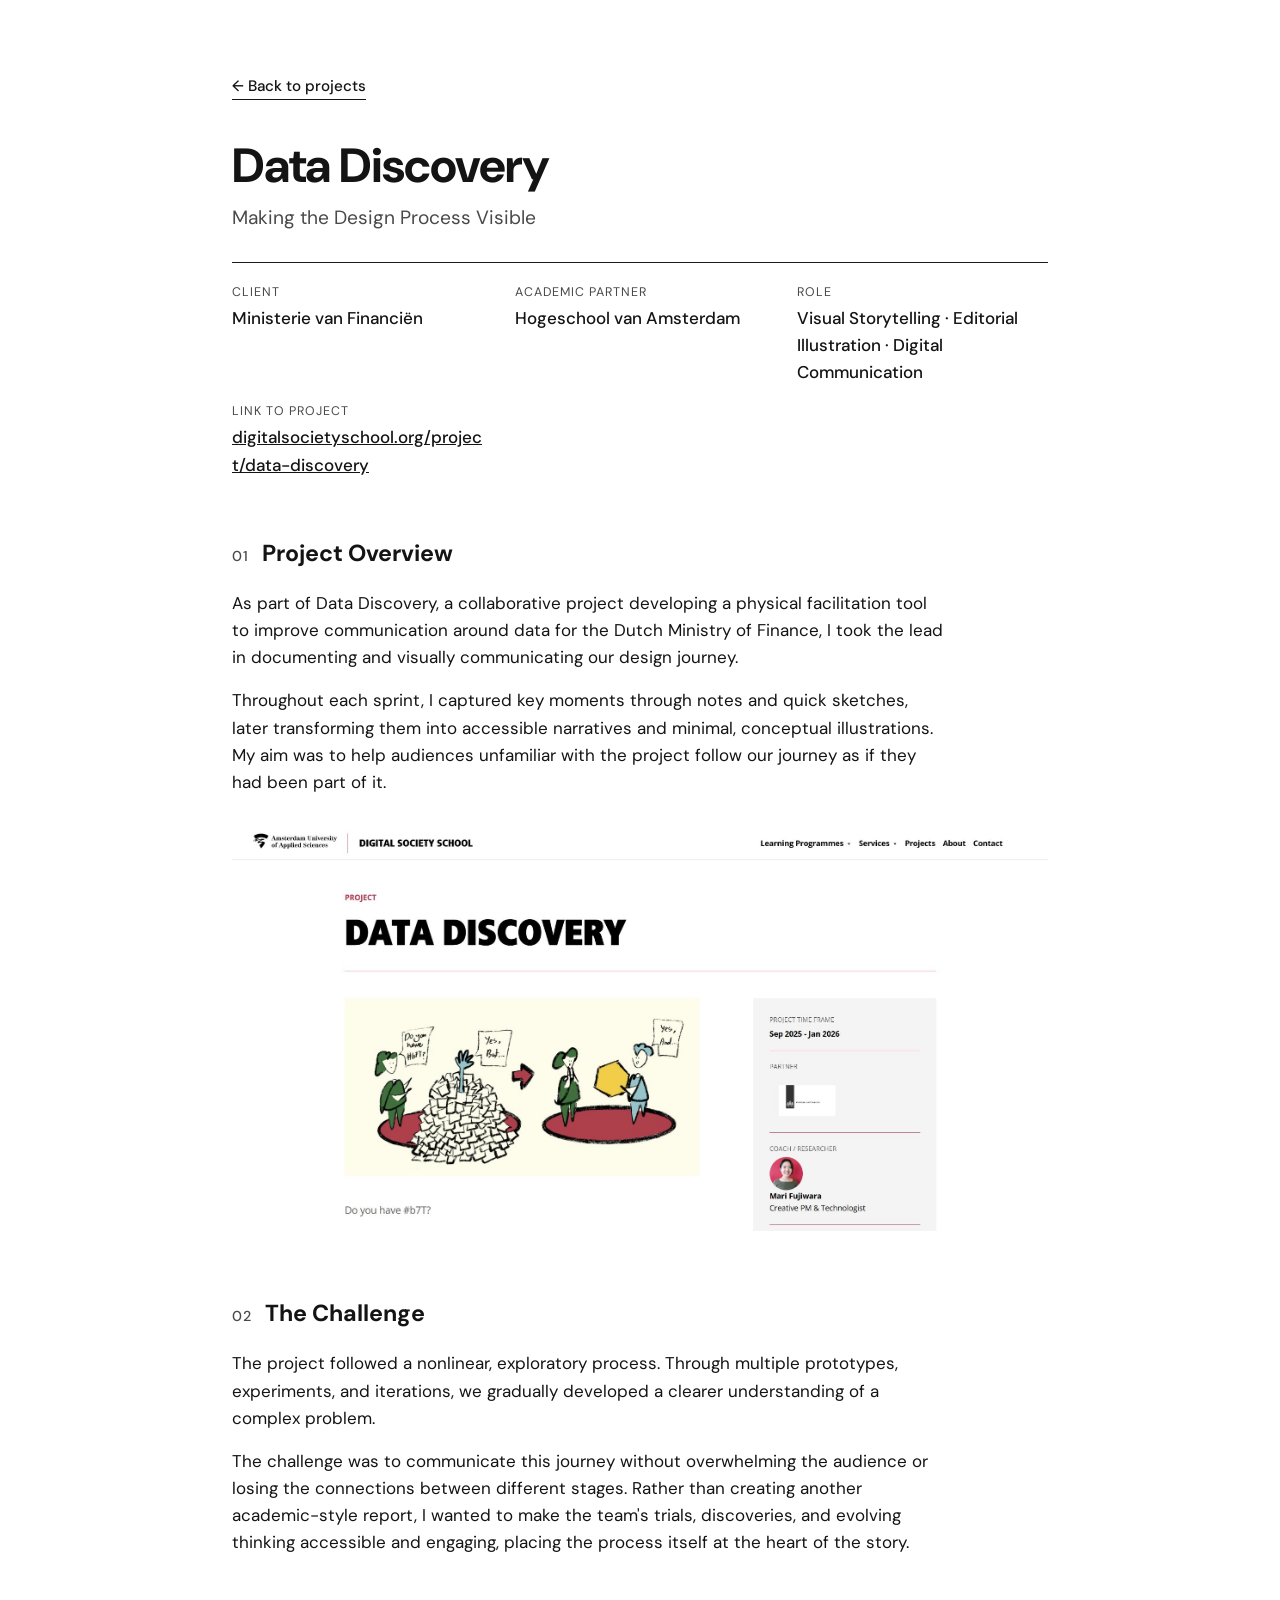
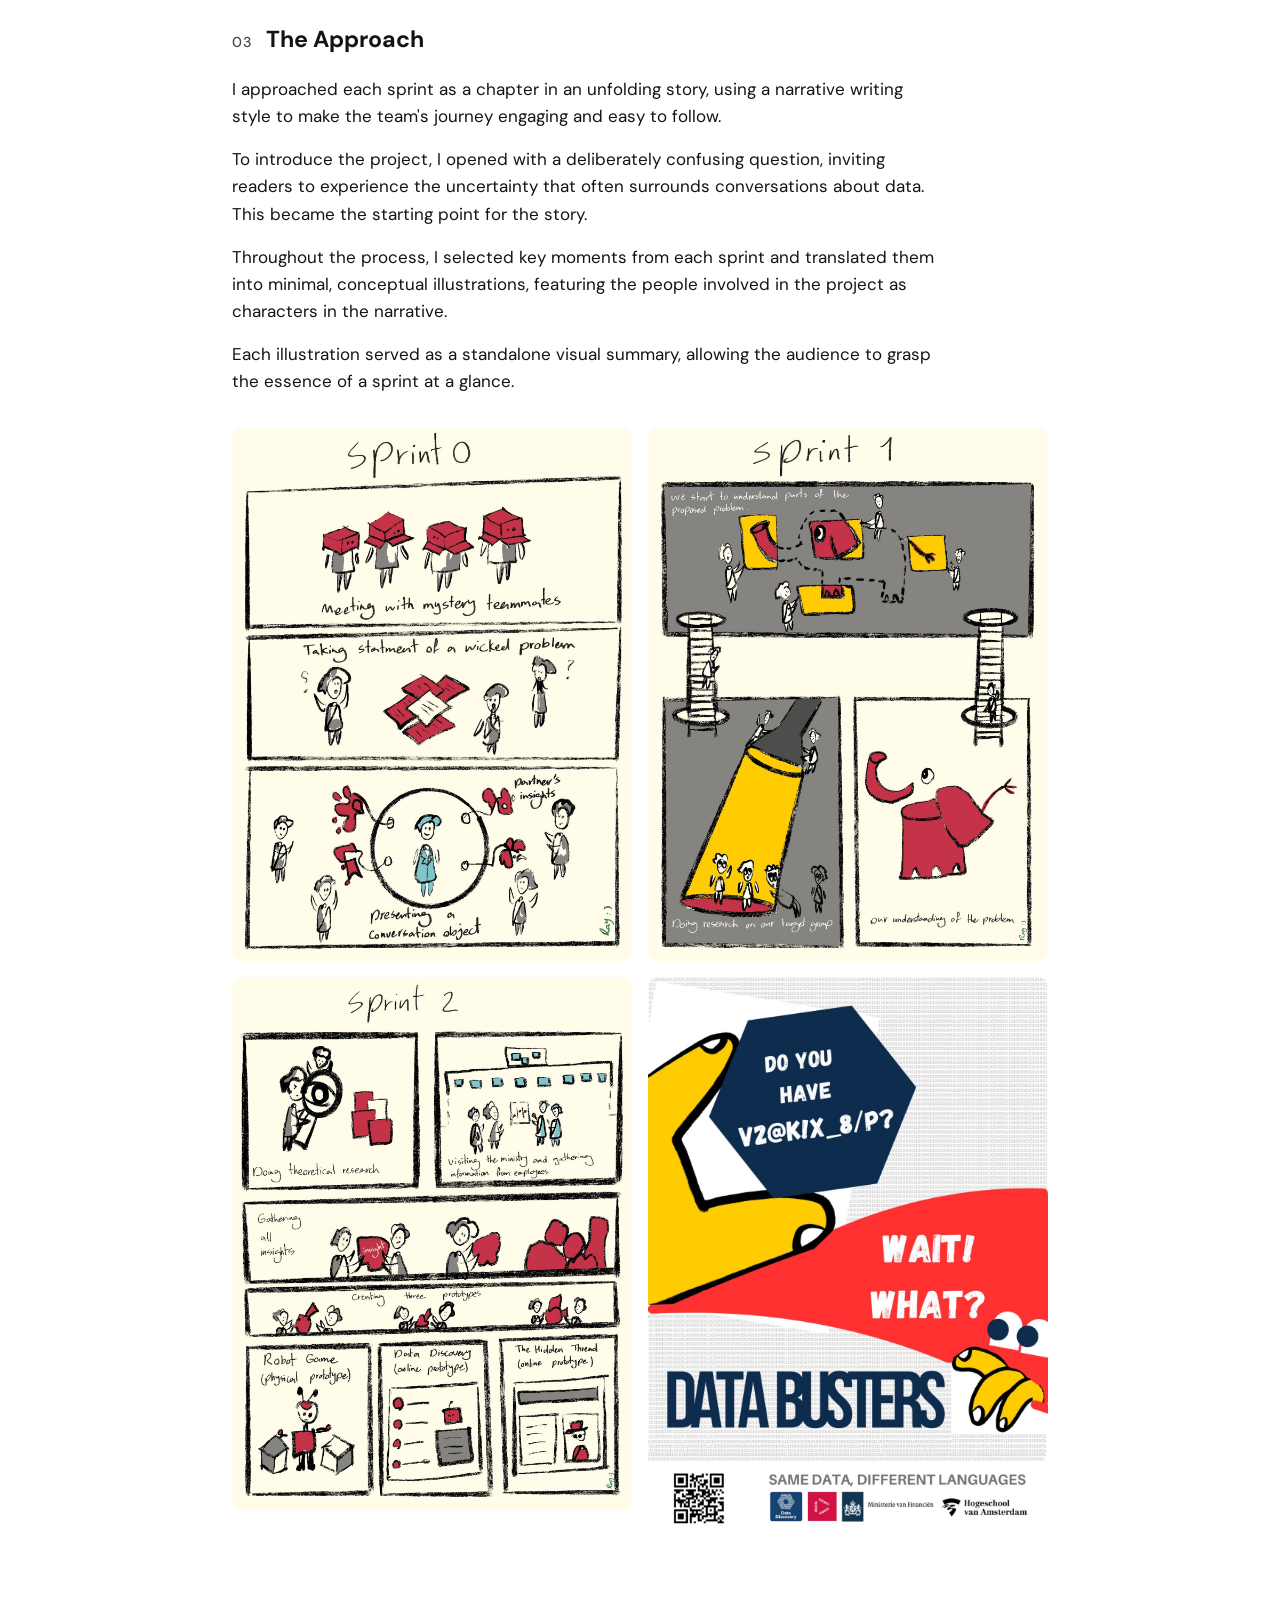
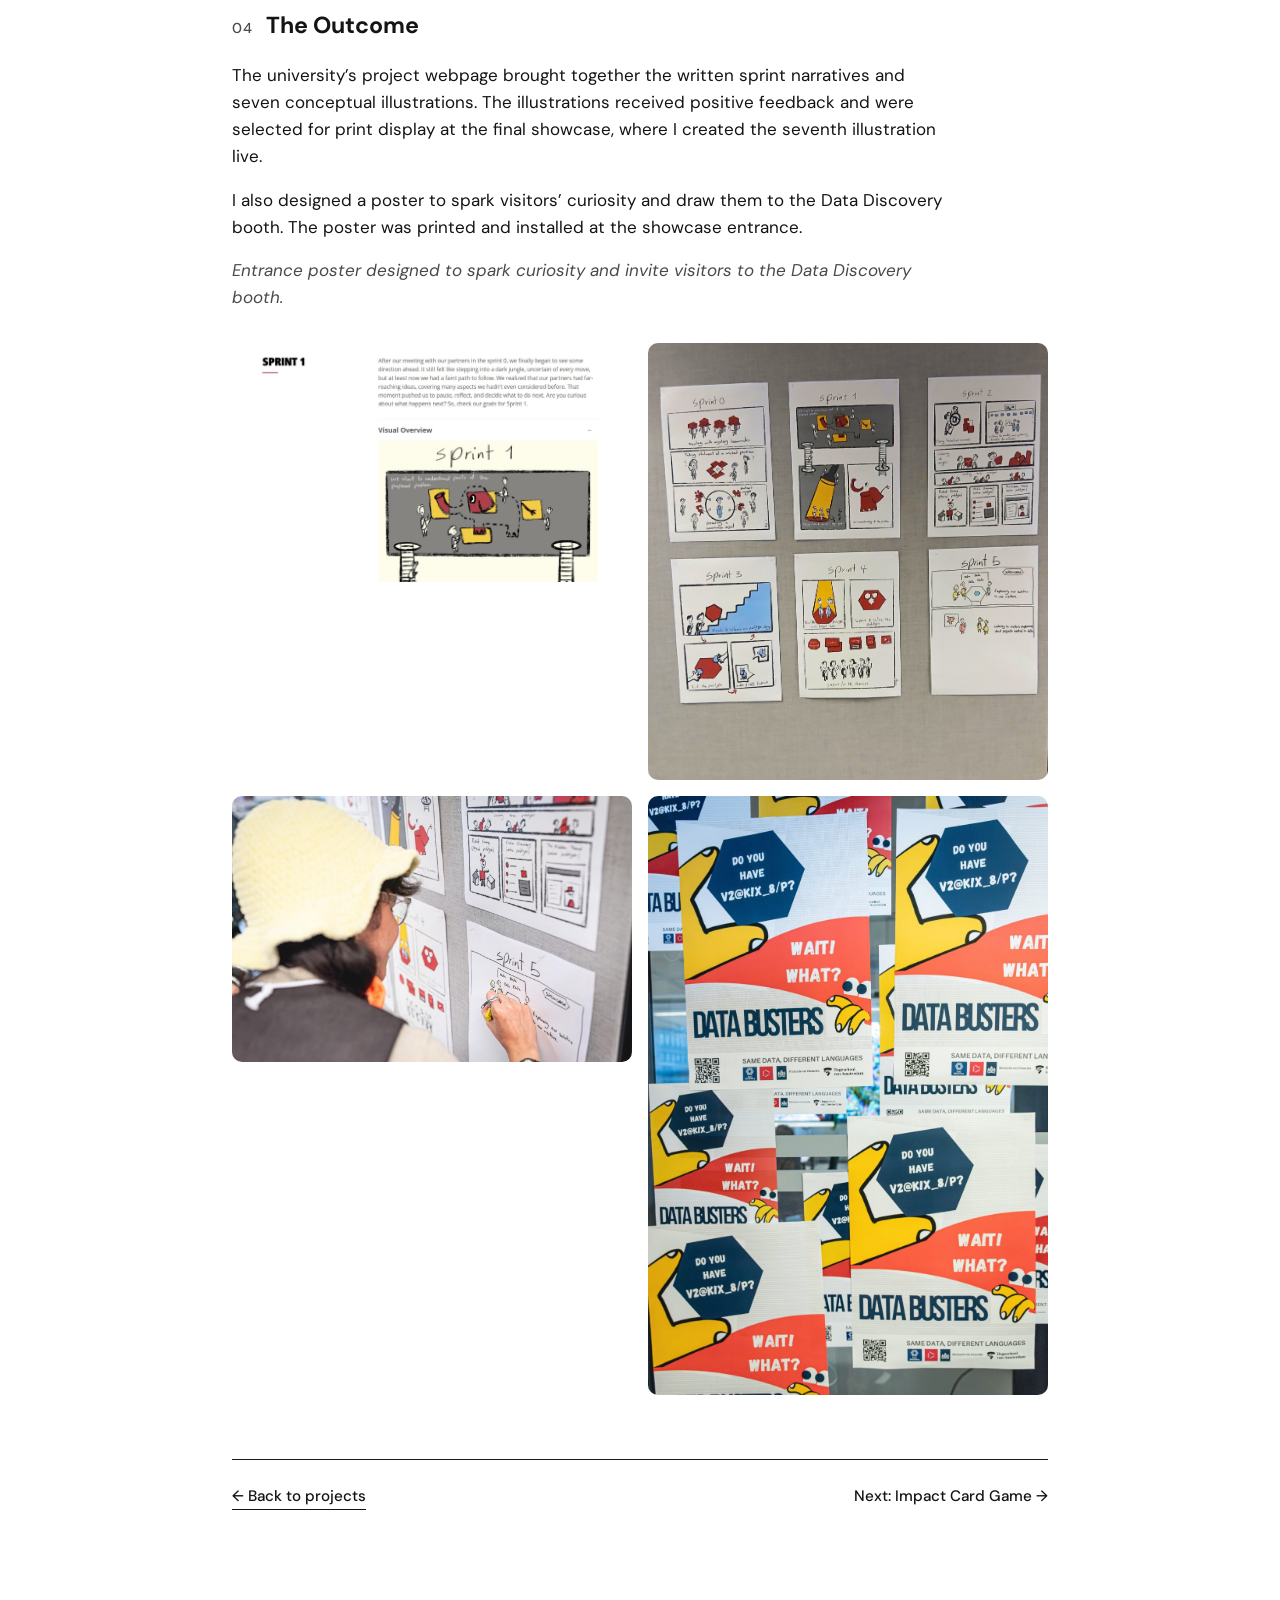
==== projects/data-discovery/index.html @ 7acfd7f0 "Add files via upload" ====
<!DOCTYPE html>
<html lang="en">
<head>
<meta charset="utf-8">
<meta name="viewport" content="width=device-width, initial-scale=1">
<title>Data Discovery — Reyhaneh (Ray)</title>
<meta name="description" content="Making the Design Process Visible">
<link rel="preconnect" href="https://fonts.googleapis.com"><link rel="preconnect" href="https://fonts.gstatic.com" crossorigin><link href="https://fonts.googleapis.com/css2?family=DM+Sans:opsz,wght@9..40,400;9..40,500;9..40,700&display=swap" rel="stylesheet">
<link rel="stylesheet" href="../../assets/css/style.css">
</head>
<body class="case">
<main class="wrap wrap--case">
  <a class="back" href="../../index.html">← Back to projects</a>
  <header class="cs-header">
    <h1>Data Discovery</h1>
    <p class="cs-subtitle">Making the Design Process Visible</p>
    <dl class="cs-meta"><div><dt>Client</dt><dd>Ministerie van Financiën</dd></div><div><dt>Academic Partner</dt><dd>Hogeschool van Amsterdam</dd></div><div><dt>Role</dt><dd>Visual Storytelling · Editorial Illustration · Digital Communication</dd></div><div><dt>Link to project</dt><dd><a href="https://digitalsocietyschool.org/project/data-discovery/" target="_blank" rel="noopener">digitalsocietyschool.org/project/data-discovery</a></dd></div></dl>
  </header>
  <section class="cs-section" id="overview">
    <h2><span class="num">01</span> Project Overview</h2>
    <p>As part of Data Discovery, a collaborative project developing a physical facilitation tool to improve communication around data for the Dutch Ministry of Finance, I took the lead in documenting and visually communicating our design journey.</p>
    <p>Throughout each sprint, I captured key moments through notes and quick sketches, later transforming them into accessible narratives and minimal, conceptual illustrations. My aim was to help audiences unfamiliar with the project follow our journey as if they had been part of it.</p>
    <div class="gallery gallery--hero"><figure class="shot"><button type="button" class="shot-btn" data-index="0" aria-label="Enlarge image: Selection of sprint illustrations"><img src="../../assets/img/data-discovery/hero.jpg" alt="Selection of sprint illustrations" loading="lazy" decoding="async"></button></figure></div>
  </section>
  <section class="cs-section" id="challenge">
    <h2><span class="num">02</span> The Challenge</h2>
    <p>The project followed a nonlinear, exploratory process. Through multiple prototypes, experiments, and iterations, we gradually developed a clearer understanding of a complex problem.</p>
    <p>The challenge was to communicate this journey without overwhelming the audience or losing the connections between different stages. Rather than creating another academic-style report, I wanted to make the team's trials, discoveries, and evolving thinking accessible and engaging, placing the process itself at the heart of the story.</p>
  </section>
  <section class="cs-section" id="approach">
    <h2><span class="num">03</span> The Approach</h2>
    <p>I approached each sprint as a chapter in an unfolding story, using a narrative writing style to make the team's journey engaging and easy to follow.</p>
    <p>To introduce the project, I opened with a deliberately confusing question, inviting readers to experience the uncertainty that often surrounds conversations about data. This became the starting point for the story.</p>
    <p>Throughout the process, I selected key moments from each sprint and translated them into minimal, conceptual illustrations, featuring the people involved in the project as characters in the narrative.</p>
    <p>Each illustration served as a standalone visual summary, allowing the audience to grasp the essence of a sprint at a glance.</p>
    <div class="gallery-group"><div class="gallery"><figure class="shot"><button type="button" class="shot-btn" data-index="1" aria-label="Enlarge image: Data Discovery, image 1"><img src="../../assets/img/data-discovery/1.jpg" alt="Data Discovery, image 1" loading="lazy" decoding="async"></button></figure><figure class="shot"><button type="button" class="shot-btn" data-index="2" aria-label="Enlarge image: Data Discovery, image 2"><img src="../../assets/img/data-discovery/2.jpg" alt="Data Discovery, image 2" loading="lazy" decoding="async"></button></figure><figure class="shot"><button type="button" class="shot-btn" data-index="3" aria-label="Enlarge image: Data Discovery, image 3"><img src="../../assets/img/data-discovery/3.jpg" alt="Data Discovery, image 3" loading="lazy" decoding="async"></button></figure><figure class="shot"><button type="button" class="shot-btn" data-index="4" aria-label="Enlarge image: Data Discovery, image 4"><img src="../../assets/img/data-discovery/4.jpg" alt="Data Discovery, image 4" loading="lazy" decoding="async"></button></figure></div></div>
  </section>
  <section class="cs-section" id="outcome">
    <h2><span class="num">04</span> The Outcome</h2>
    <p>The university’s project webpage brought together the written sprint narratives and seven conceptual illustrations. The illustrations received positive feedback and were selected for print display at the final showcase, where I created the seventh illustration live.</p>
    <p>I also designed a poster to spark visitors’ curiosity and draw them to the Data Discovery booth. The poster was printed and installed at the showcase entrance.</p>
    <p class="note">Entrance poster designed to spark curiosity and invite visitors to the Data Discovery booth.</p>
    <div class="gallery-group"><div class="gallery"><figure class="shot"><button type="button" class="shot-btn" data-index="5" aria-label="Enlarge image: Data Discovery, image 5"><img src="../../assets/img/data-discovery/5.jpg" alt="Data Discovery, image 5" loading="lazy" decoding="async"></button></figure><figure class="shot"><button type="button" class="shot-btn" data-index="6" aria-label="Enlarge image: Data Discovery, image 6"><img src="../../assets/img/data-discovery/6.jpg" alt="Data Discovery, image 6" loading="lazy" decoding="async"></button></figure><figure class="shot"><button type="button" class="shot-btn" data-index="7" aria-label="Enlarge image: Data Discovery, image 7"><img src="../../assets/img/data-discovery/7.jpg" alt="Data Discovery, image 7" loading="lazy" decoding="async"></button></figure><figure class="shot"><button type="button" class="shot-btn" data-index="8" aria-label="Enlarge image: Data Discovery, image 8"><img src="../../assets/img/data-discovery/8.jpg" alt="Data Discovery, image 8" loading="lazy" decoding="async"></button></figure></div></div>
  </section>
  <nav class="cs-footer" aria-label="Project navigation">
    <a class="back" href="../../index.html">← Back to projects</a>
    <a class="next" href="../impact-card-game/index.html">Next: Impact Card Game →</a>
  </nav>
</main>

<dialog class="lightbox" aria-label="Enlarged image">
  <img class="lightbox-img" alt="">
  <button type="button" class="lb-btn lb-close" aria-label="Close enlarged image">×</button>
  <button type="button" class="lb-btn lb-prev" aria-label="Previous image">‹</button>
  <button type="button" class="lb-btn lb-next" aria-label="Next image">›</button>
  <p class="lb-count" aria-live="polite"></p>
</dialog>
<script src="../../assets/js/lightbox.js" defer></script>
</body>
</html>
---- assets/css/style.css ----
/* Reyhaneh (Ray) — portfolio */
:root {
  --ink: #141414;
  --ink-soft: #4a4a4a;
  --line: #1a1a1a;
  --paper: #ffffff;
  --muted-bg: #f4f2ee;
  --accent: #8fa6d8;          /* soft blue from the reference */
  --radius: 14px;
  --wrap: 1040px;
  --font: "DM Sans", system-ui, -apple-system, "Segoe UI", Roboto, sans-serif;
}

*, *::before, *::after { box-sizing: border-box; }
html { -webkit-text-size-adjust: 100%; }
body {
  margin: 0;
  background: var(--paper);
  color: var(--ink);
  font-family: var(--font);
  font-size: 17px;
  line-height: 1.6;
  -webkit-font-smoothing: antialiased;
}
img { max-width: 100%; display: block; }
a { color: inherit; }
:focus-visible { outline: 2px solid var(--ink); outline-offset: 3px; }

.wrap { max-width: var(--wrap); margin: 0 auto; padding: 72px 32px 96px; }

/* ---------- Homepage ---------- */
.intro {
  display: grid;
  grid-template-columns: minmax(0, 1fr) auto;
  gap: 48px;
  align-items: start;
}
.intro h1 { font-size: 1.6rem; font-weight: 700; margin: 0 0 14px; letter-spacing: -0.01em; }
.intro p { margin: 0 0 6px; color: var(--ink-soft); max-width: 36em; }
.intro-photo {
  width: 220px; height: 220px;
  border-radius: 50%;
  object-fit: cover;
  background: var(--accent);
}

.projects { margin-top: 72px; }
.projects h2 { font-size: 1.35rem; font-weight: 700; margin: 0 0 28px; }

.project-grid {
  list-style: none; margin: 0; padding: 0;
  display: grid;
  grid-template-columns: repeat(2, minmax(0, 1fr));
  gap: 40px 64px;
}
.project-link { display: block; text-decoration: none; }
.project-media {
  position: relative; display: block;
  aspect-ratio: 3 / 2;
  border: 1px solid var(--line);
  border-radius: var(--radius);
  overflow: hidden;
  background: var(--muted-bg);
}
.project-media img { width: 100%; height: 100%; object-fit: cover; transition: transform .5s ease; }
.project-overlay {
  position: absolute; inset: 0;
  display: flex; align-items: center; justify-content: center;
  padding: 16px; text-align: center;
  background: rgba(20, 20, 20, .55);
  color: #fff; font-weight: 700; font-size: 1.3rem; letter-spacing: .01em;
  opacity: 0; transition: opacity .3s ease;
  pointer-events: none;
}
/* Mobile / touch default: name always shown below the image, no overlay */
.project-name { display: block; margin-top: 12px; font-weight: 700; font-size: 1.05rem; }
.project-overlay { display: none; }

/* Desktop (real hover + wide screen): name appears over the image on hover */
@media (hover: hover) and (pointer: fine) and (min-width: 768px) {
  .project-overlay { display: flex; }
  .project-name {
    position: absolute; width: 1px; height: 1px; overflow: hidden;
    clip: rect(0 0 0 0); white-space: nowrap;   /* kept for screen readers */
  }
  .project-link:hover .project-overlay,
  .project-link:focus-visible .project-overlay { opacity: 1; }
  .project-link:hover img { transform: scale(1.03); }
}

/* ---------- Case study ---------- */
.wrap--case { max-width: 880px; }
.back {
  display: inline-block;
  font-weight: 500; font-size: .95rem;
  text-decoration: none; border-bottom: 1px solid currentColor;
  padding-bottom: 1px;
}
.back:hover, .next:hover { color: var(--ink-soft); }

.cs-header { margin: 40px 0 56px; }
.cs-header h1 { font-size: clamp(2rem, 5vw, 3rem); line-height: 1.1; margin: 0 0 10px; letter-spacing: -0.02em; }
.cs-subtitle { font-size: 1.2rem; color: var(--ink-soft); margin: 0 0 28px; }
.cs-meta {
  margin: 0; padding: 20px 0 0;
  border-top: 1px solid var(--line);
  display: grid; grid-template-columns: repeat(auto-fit, minmax(220px, 1fr)); gap: 16px 32px;
}
.cs-meta dt { font-size: .78rem; text-transform: uppercase; letter-spacing: .08em; color: var(--ink-soft); }
.cs-meta dd { margin: 2px 0 0; font-weight: 500; overflow-wrap: anywhere; }

.cs-section { margin: 0 0 64px; }
.cs-section h2 {
  font-size: 1.45rem; margin: 0 0 18px;
  display: flex; align-items: baseline; gap: 14px;
}
.cs-section h2 .num { font-size: .9rem; color: var(--ink-soft); font-weight: 500; letter-spacing: .05em; }
.cs-section p { margin: 0 0 16px; max-width: 42em; }
.cs-section p.note { font-style: italic; color: var(--ink-soft); }

.gallery-group { margin: 32px 0; }
.gallery-title { font-size: 1rem; font-weight: 700; margin: 0 0 12px; }
.gallery { display: grid; grid-template-columns: repeat(2, minmax(0, 1fr)); gap: 16px; align-items: start; }
.gallery--hero, .gallery--single { grid-template-columns: 1fr; margin: 32px 0; }
.gallery-group .gallery--single { margin: 0; }
.shot { margin: 0; }
.shot-btn {
  display: block; width: 100%; padding: 0; border: 0; background: var(--muted-bg);
  border-radius: 10px; overflow: hidden; cursor: zoom-in;
}
.shot-btn img { width: 100%; height: auto; transition: opacity .2s ease; }
.shot-btn:hover img { opacity: .9; }

.cs-footer {
  display: flex; justify-content: space-between; gap: 16px; flex-wrap: wrap;
  border-top: 1px solid var(--line); padding-top: 24px;
}
.next { font-weight: 500; font-size: .95rem; text-decoration: none; }

/* ---------- Lightbox ---------- */
.lightbox {
  width: 100vw; height: 100vh; max-width: 100vw; max-height: 100vh;
  margin: 0; padding: 56px 72px; border: 0;
  background: rgba(12, 12, 12, .97);
}
.lightbox[open] { display: flex; align-items: center; justify-content: center; }
.lightbox::backdrop { background: rgba(12, 12, 12, .97); }
.lightbox-img { max-width: 100%; max-height: 100%; width: auto; height: auto; object-fit: contain; border-radius: 4px; }
.lb-btn {
  position: absolute; border: 0; background: rgba(255,255,255,.12); color: #fff;
  width: 48px; height: 48px; border-radius: 50%;
  font-size: 30px; line-height: 1; cursor: pointer;
  display: flex; align-items: center; justify-content: center;
}
.lb-btn:hover { background: rgba(255,255,255,.25); }
.lb-close { top: 16px; right: 16px; }
.lb-prev { left: 12px; top: 50%; transform: translateY(-50%); }
.lb-next { right: 12px; top: 50%; transform: translateY(-50%); }
.lb-count { position: absolute; bottom: 14px; left: 0; right: 0; text-align: center; color: #ddd; font-size: .85rem; margin: 0; }
body.lb-open { overflow: hidden; }

/* ---------- Small screens ---------- */
@media (max-width: 767px) {
  body { font-size: 16px; }
  .wrap { padding: 40px 20px 64px; }
  .intro { grid-template-columns: 1fr; gap: 24px; }
  .intro-photo { width: 140px; height: 140px; order: -1; }
  .projects { margin-top: 48px; }
  .project-grid { grid-template-columns: 1fr; gap: 32px; }
  .gallery { grid-template-columns: 1fr; }
  .lightbox { padding: 64px 8px; }
  .lb-prev, .lb-next { top: auto; bottom: 8px; transform: none; }
  .lb-prev { left: 16px; }
  .lb-next { right: 16px; }
  .lb-count { bottom: 22px; }
}
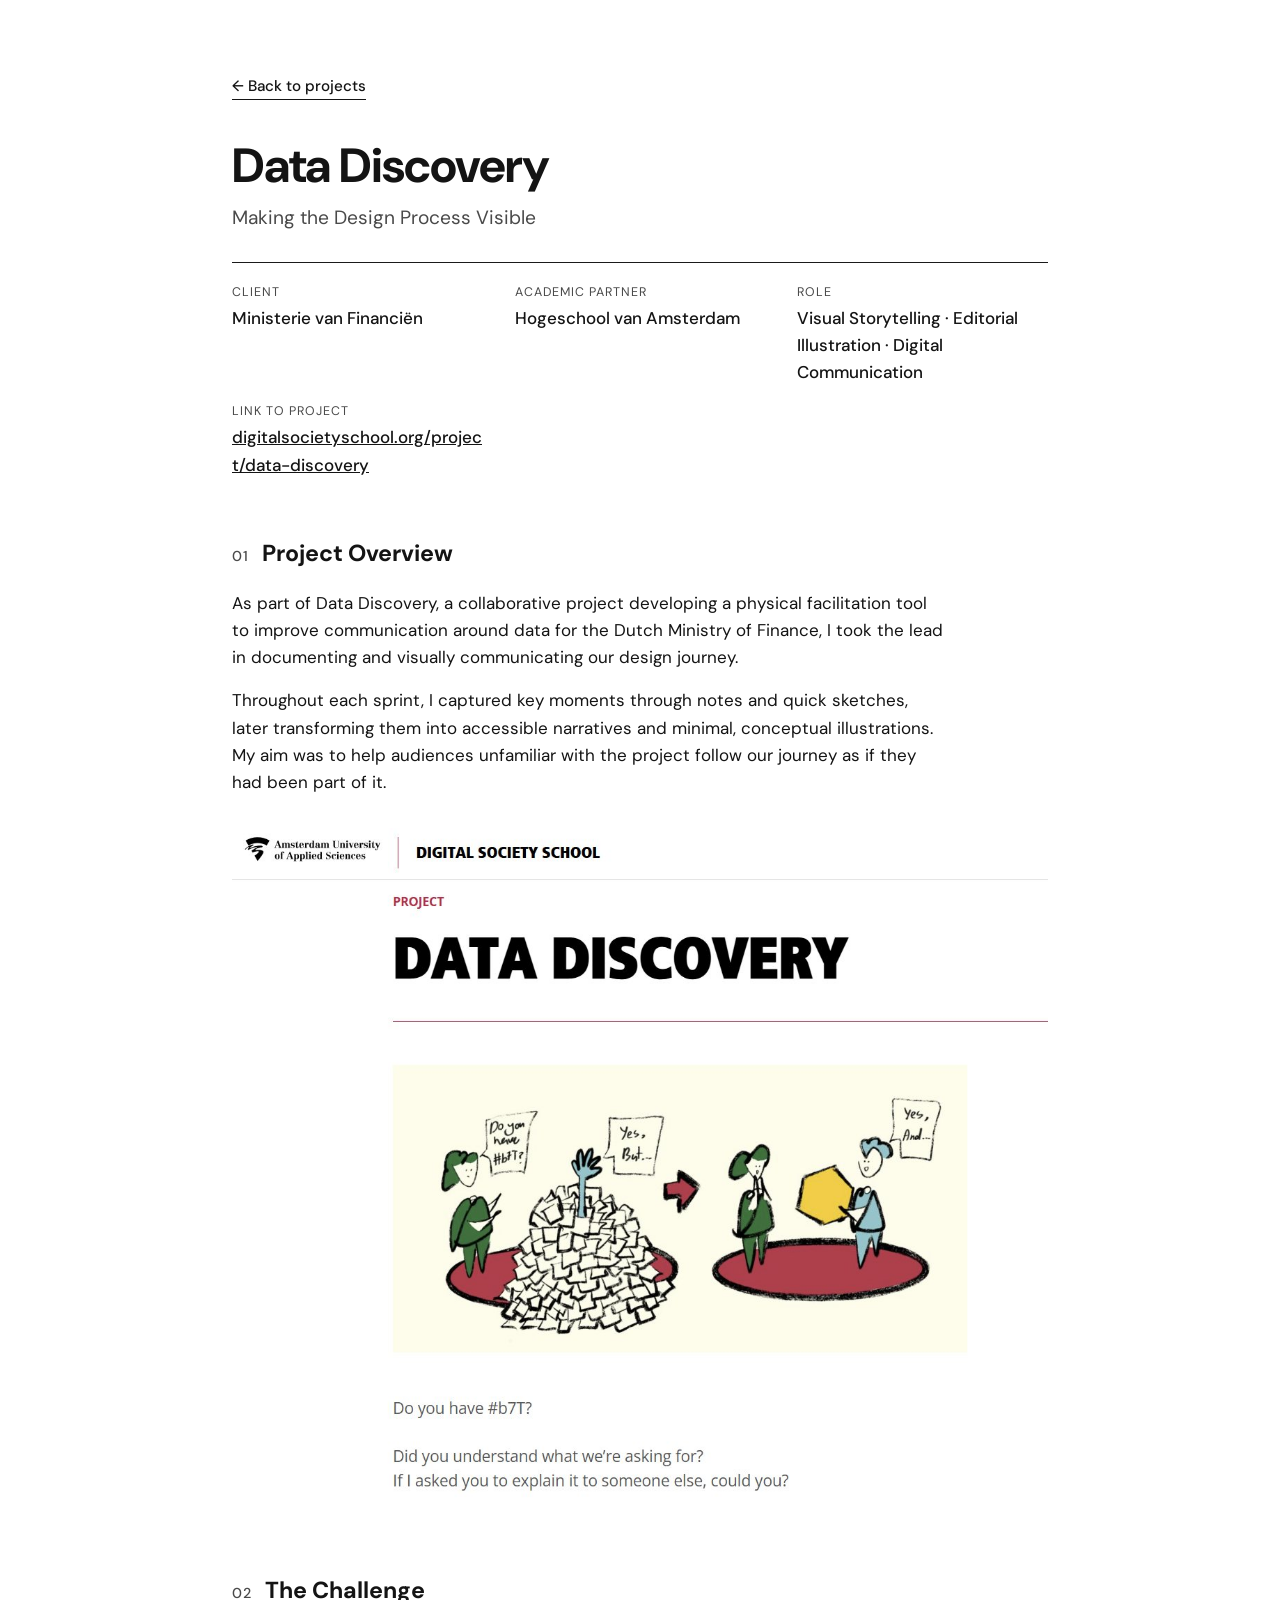
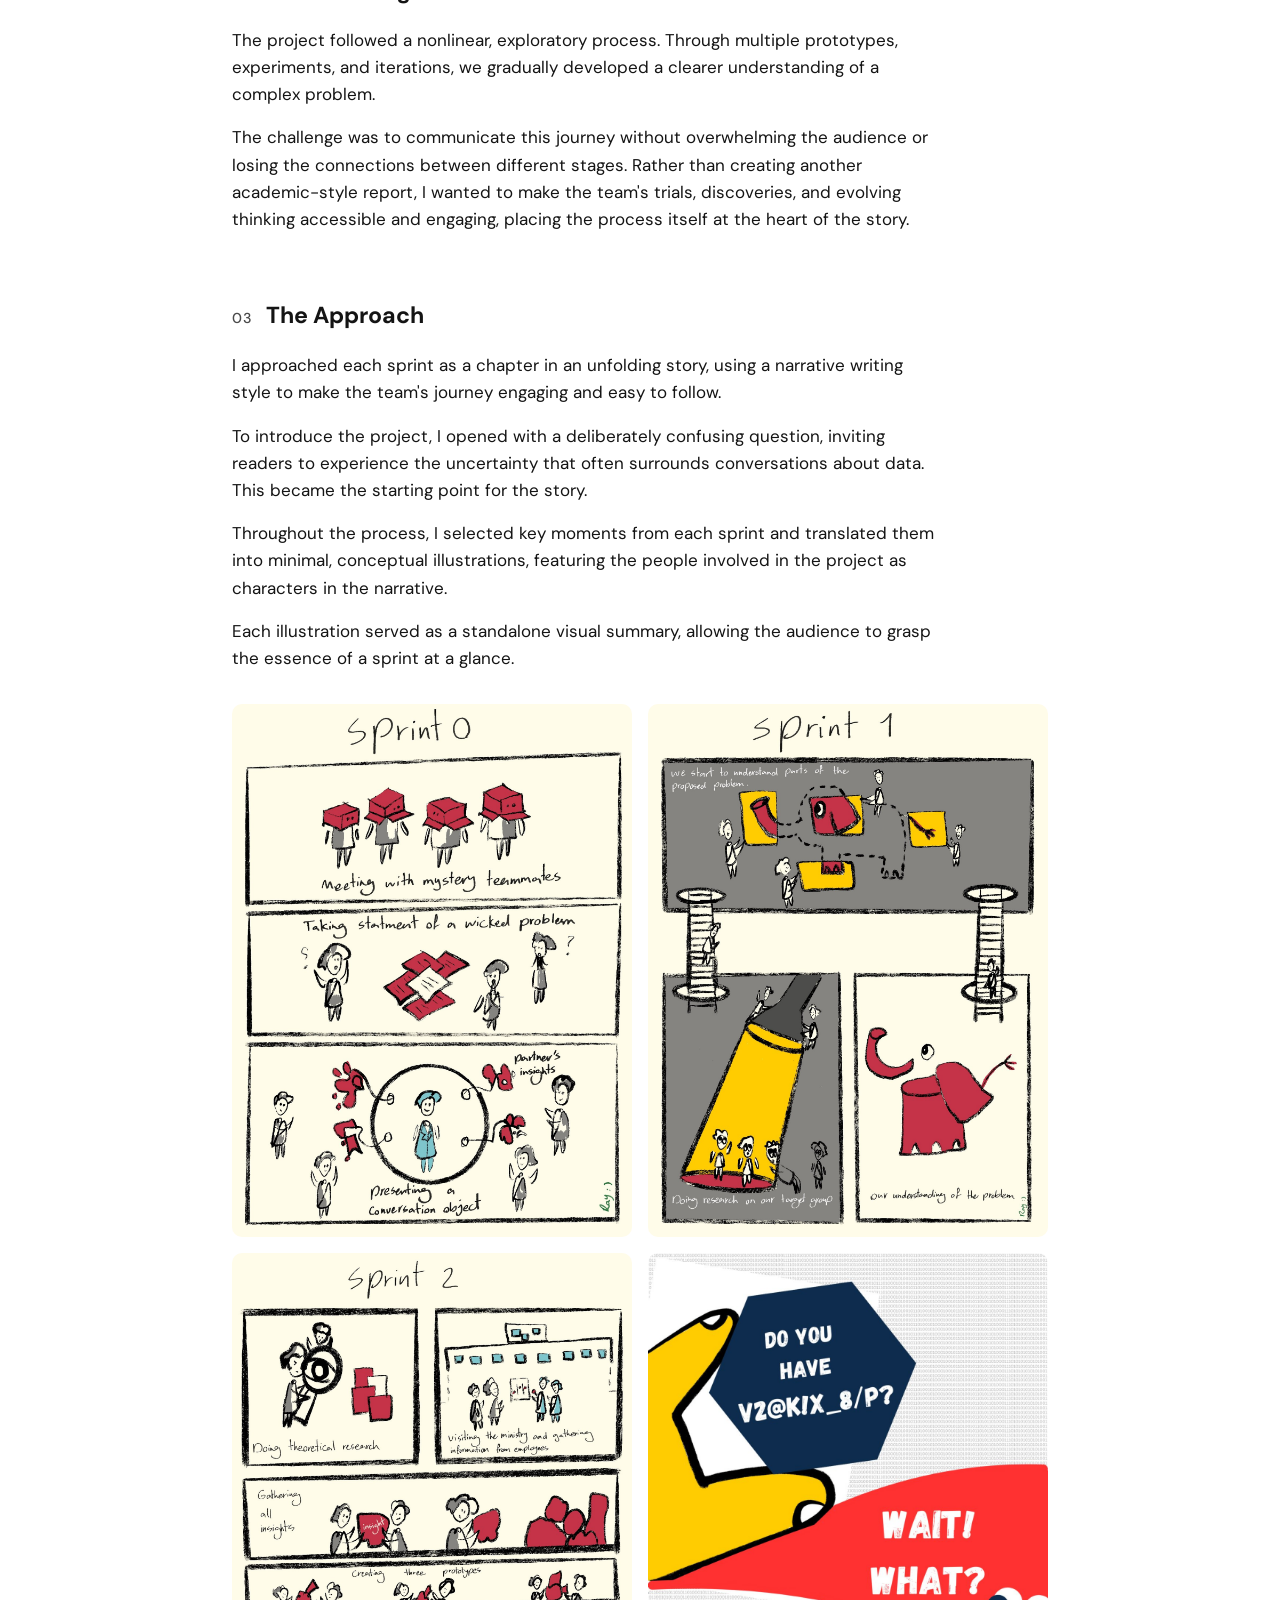
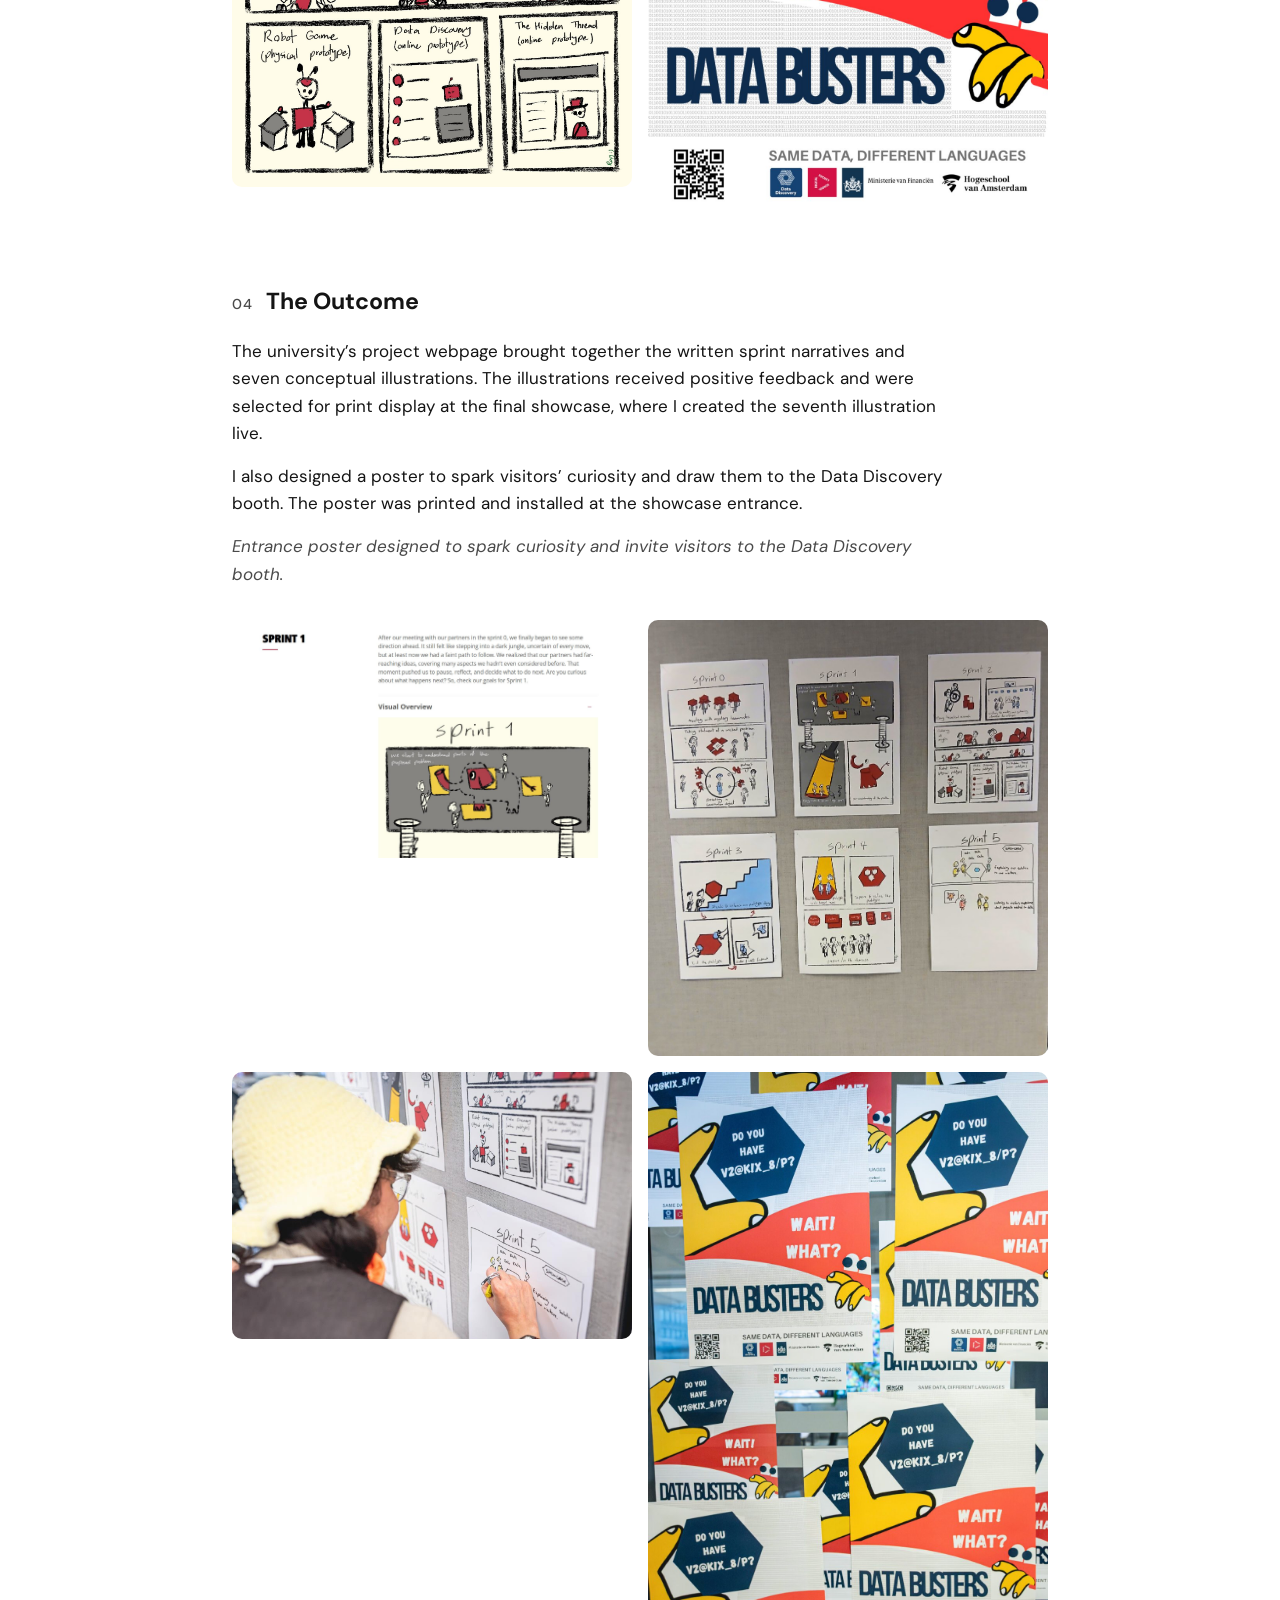
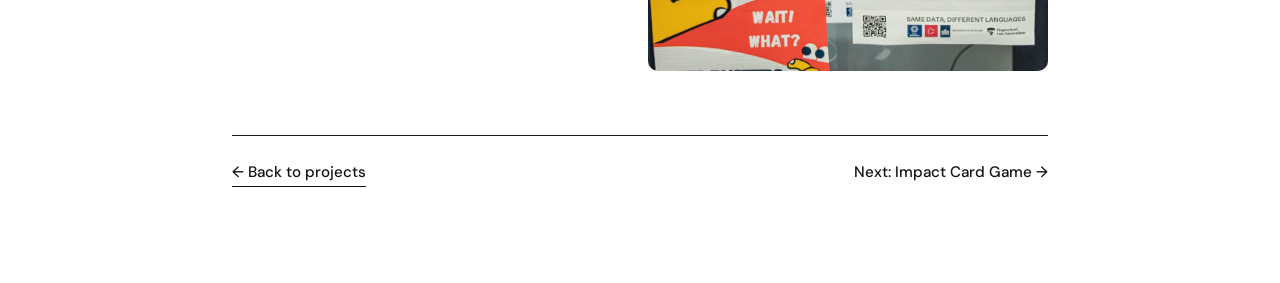
==== commit 4f49798a: "Load new Data Discovery hero on case study page" ====
--- a/projects/data-discovery/index.html
+++ b/projects/data-discovery/index.html
@@ -20,7 +20,7 @@
     <h2><span class="num">01</span> Project Overview</h2>
     <p>As part of Data Discovery, a collaborative project developing a physical facilitation tool to improve communication around data for the Dutch Ministry of Finance, I took the lead in documenting and visually communicating our design journey.</p>
     <p>Throughout each sprint, I captured key moments through notes and quick sketches, later transforming them into accessible narratives and minimal, conceptual illustrations. My aim was to help audiences unfamiliar with the project follow our journey as if they had been part of it.</p>
-    <div class="gallery gallery--hero"><figure class="shot"><button type="button" class="shot-btn" data-index="0" aria-label="Enlarge image: Selection of sprint illustrations"><img src="../../assets/img/data-discovery/hero.jpg" alt="Selection of sprint illustrations" loading="lazy" decoding="async"></button></figure></div>
+    <div class="gallery gallery--hero"><figure class="shot"><button type="button" class="shot-btn" data-index="0" aria-label="Enlarge image: Selection of sprint illustrations"><img src="../../assets/img/data-discovery/hero.jpg?v=2" alt="Selection of sprint illustrations" loading="lazy" decoding="async"></button></figure></div>
   </section>
   <section class="cs-section" id="challenge">
     <h2><span class="num">02</span> The Challenge</h2>
--- a/assets/css/style.css
+++ b/assets/css/style.css
@@ -57,7 +57,6 @@
 .project-media {
   position: relative; display: block;
   aspect-ratio: 3 / 2;
-  border: 1px solid var(--line);
   border-radius: var(--radius);
   overflow: hidden;
   background: var(--muted-bg);
